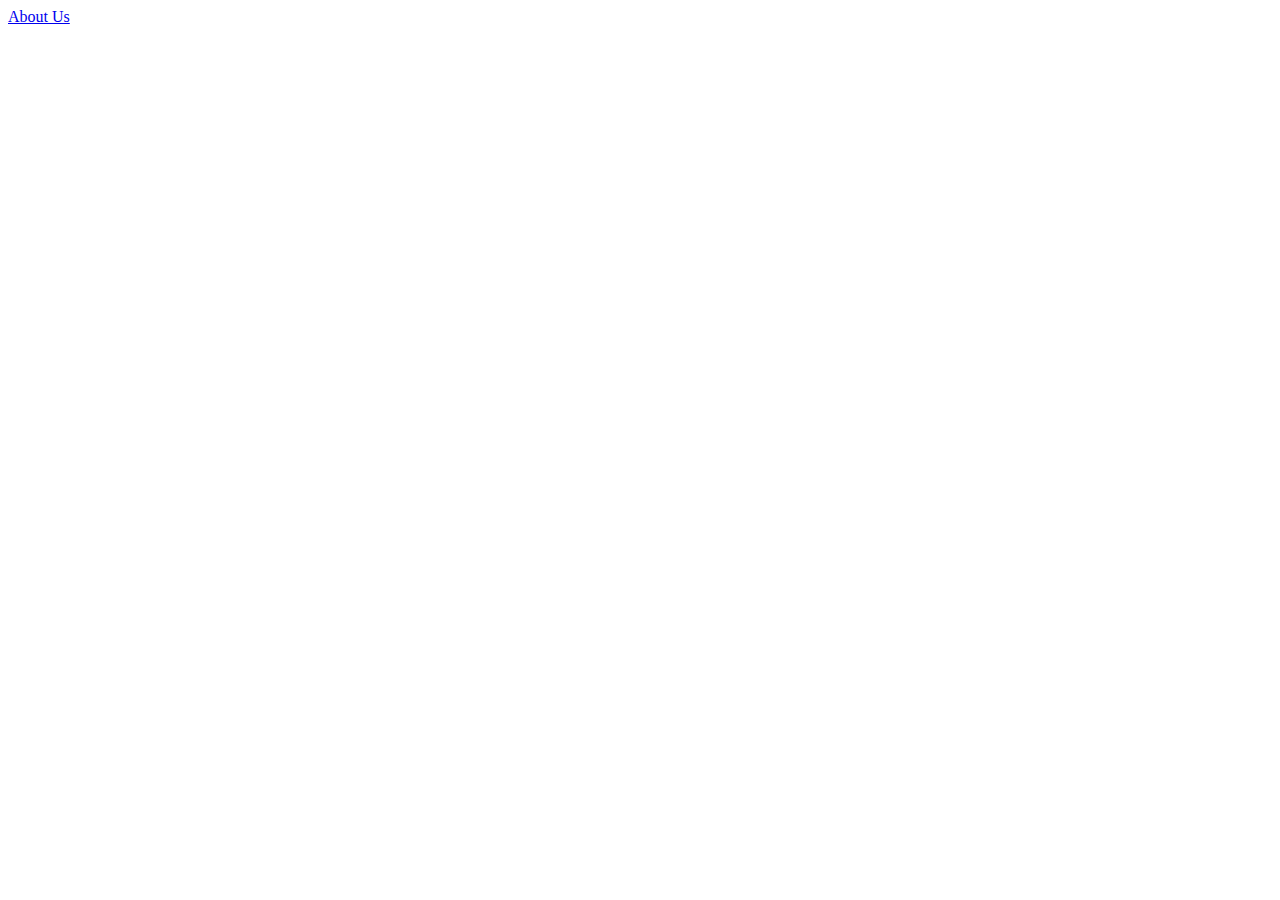
==== index.html @ 322108e3 "Add files via upload" ====
<!DOCTYPE html>
<html lang="en">
<head>
    <meta charset="UTF-8">
    <meta http-equiv="X-UA-Compatible" content="IE=edge">
    <meta name="viewport" content="width=device-width, initial-scale=1.0">
    
    <link rel="stylesheet" href="./CSS/style.css">
    <script src="./JS/main.js" defer></script>

    <title>CPSC 2350 Group 3</title>
</head>
<body>
    <header>
        <nav>
            <a href="./aboutUs.html">About Us</a>
        </nav>
    </header>
    <main>
        <h1 id="construction"></h1>
    </main>
    <footer>
    </footer>
    
</body>
</html>
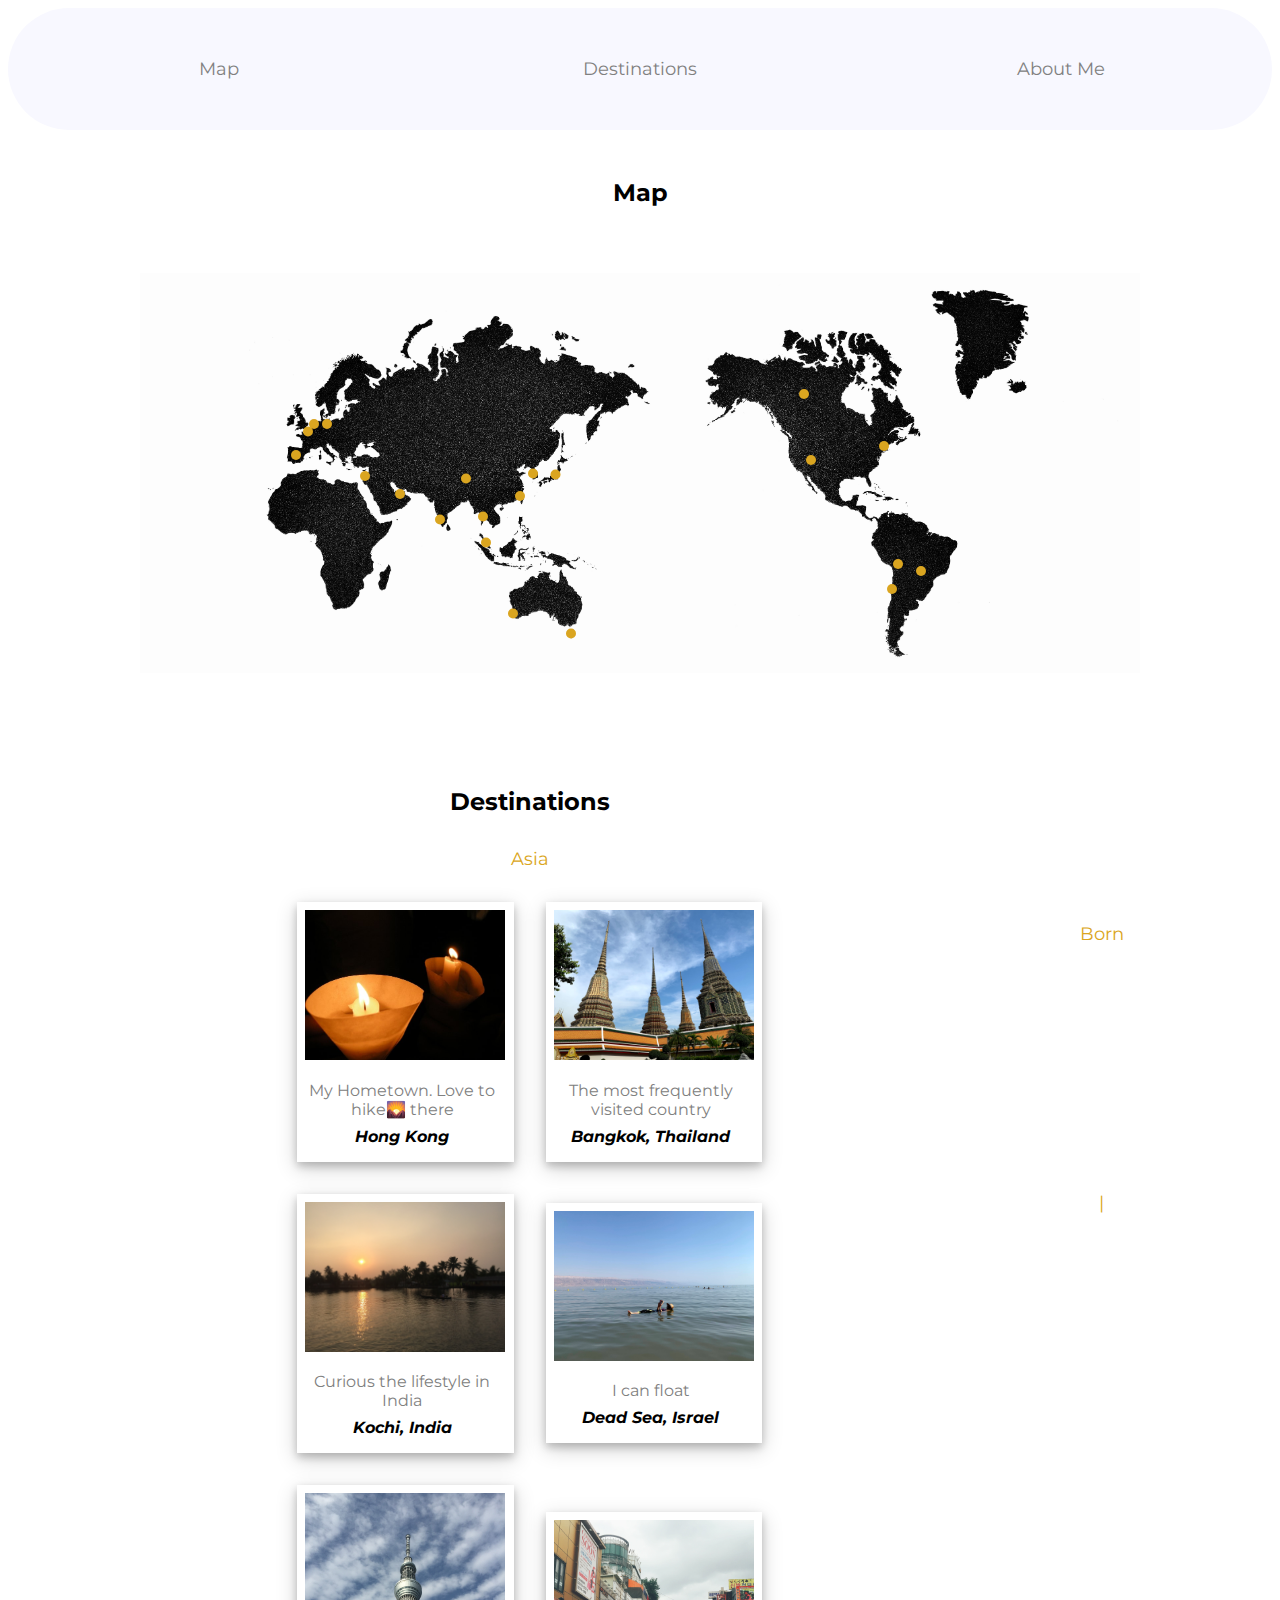
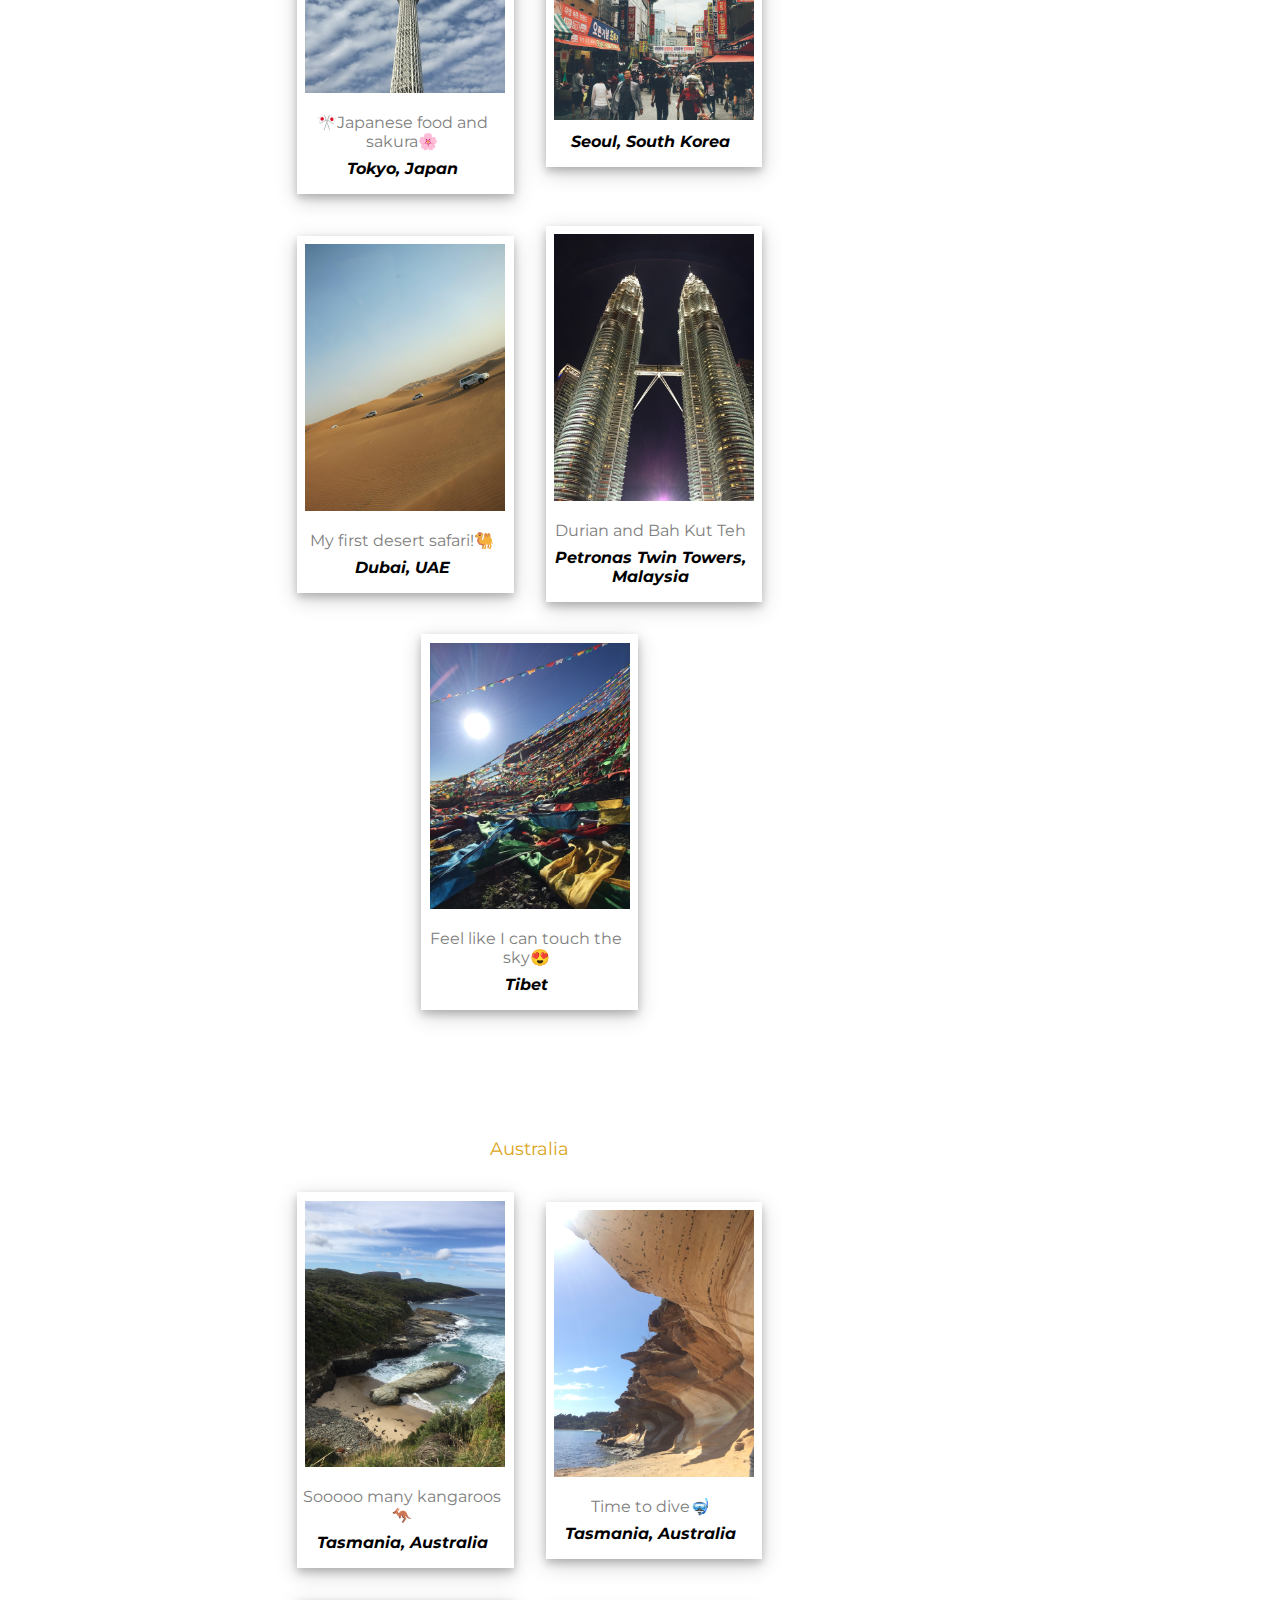
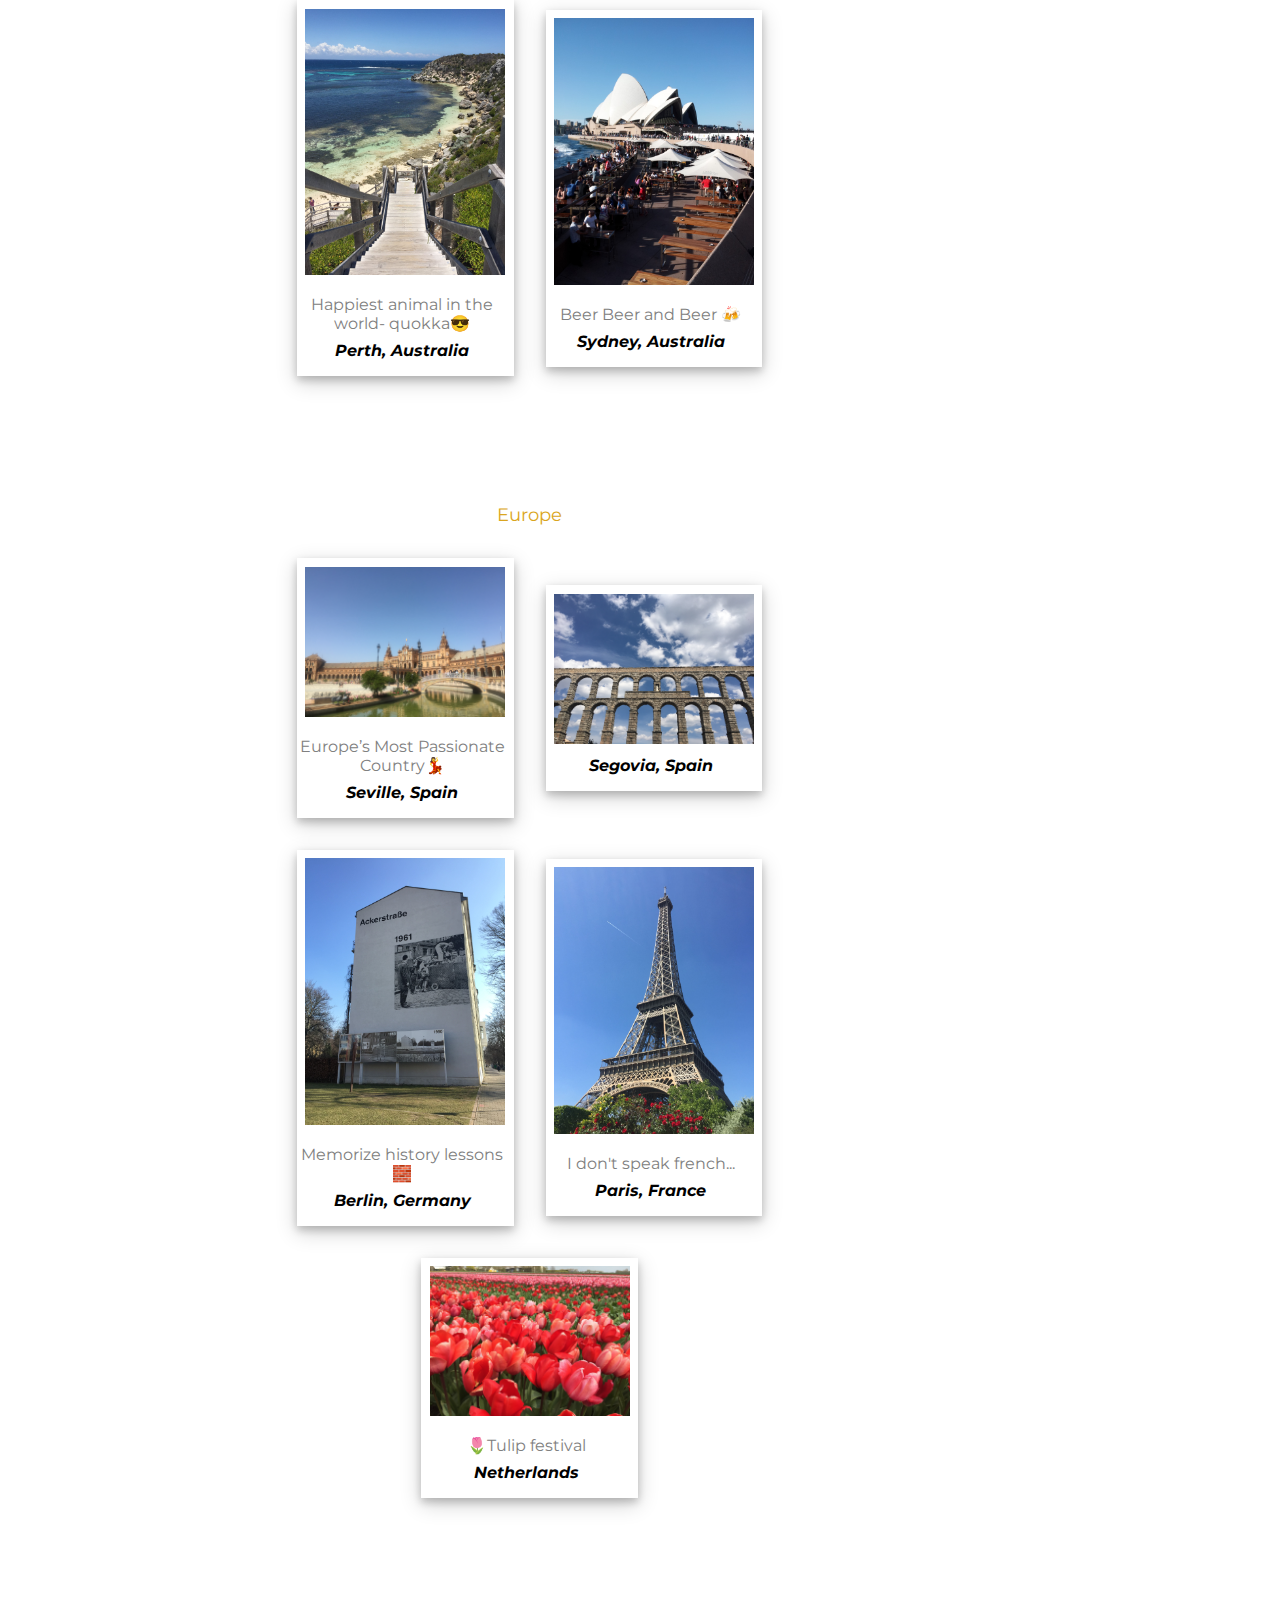
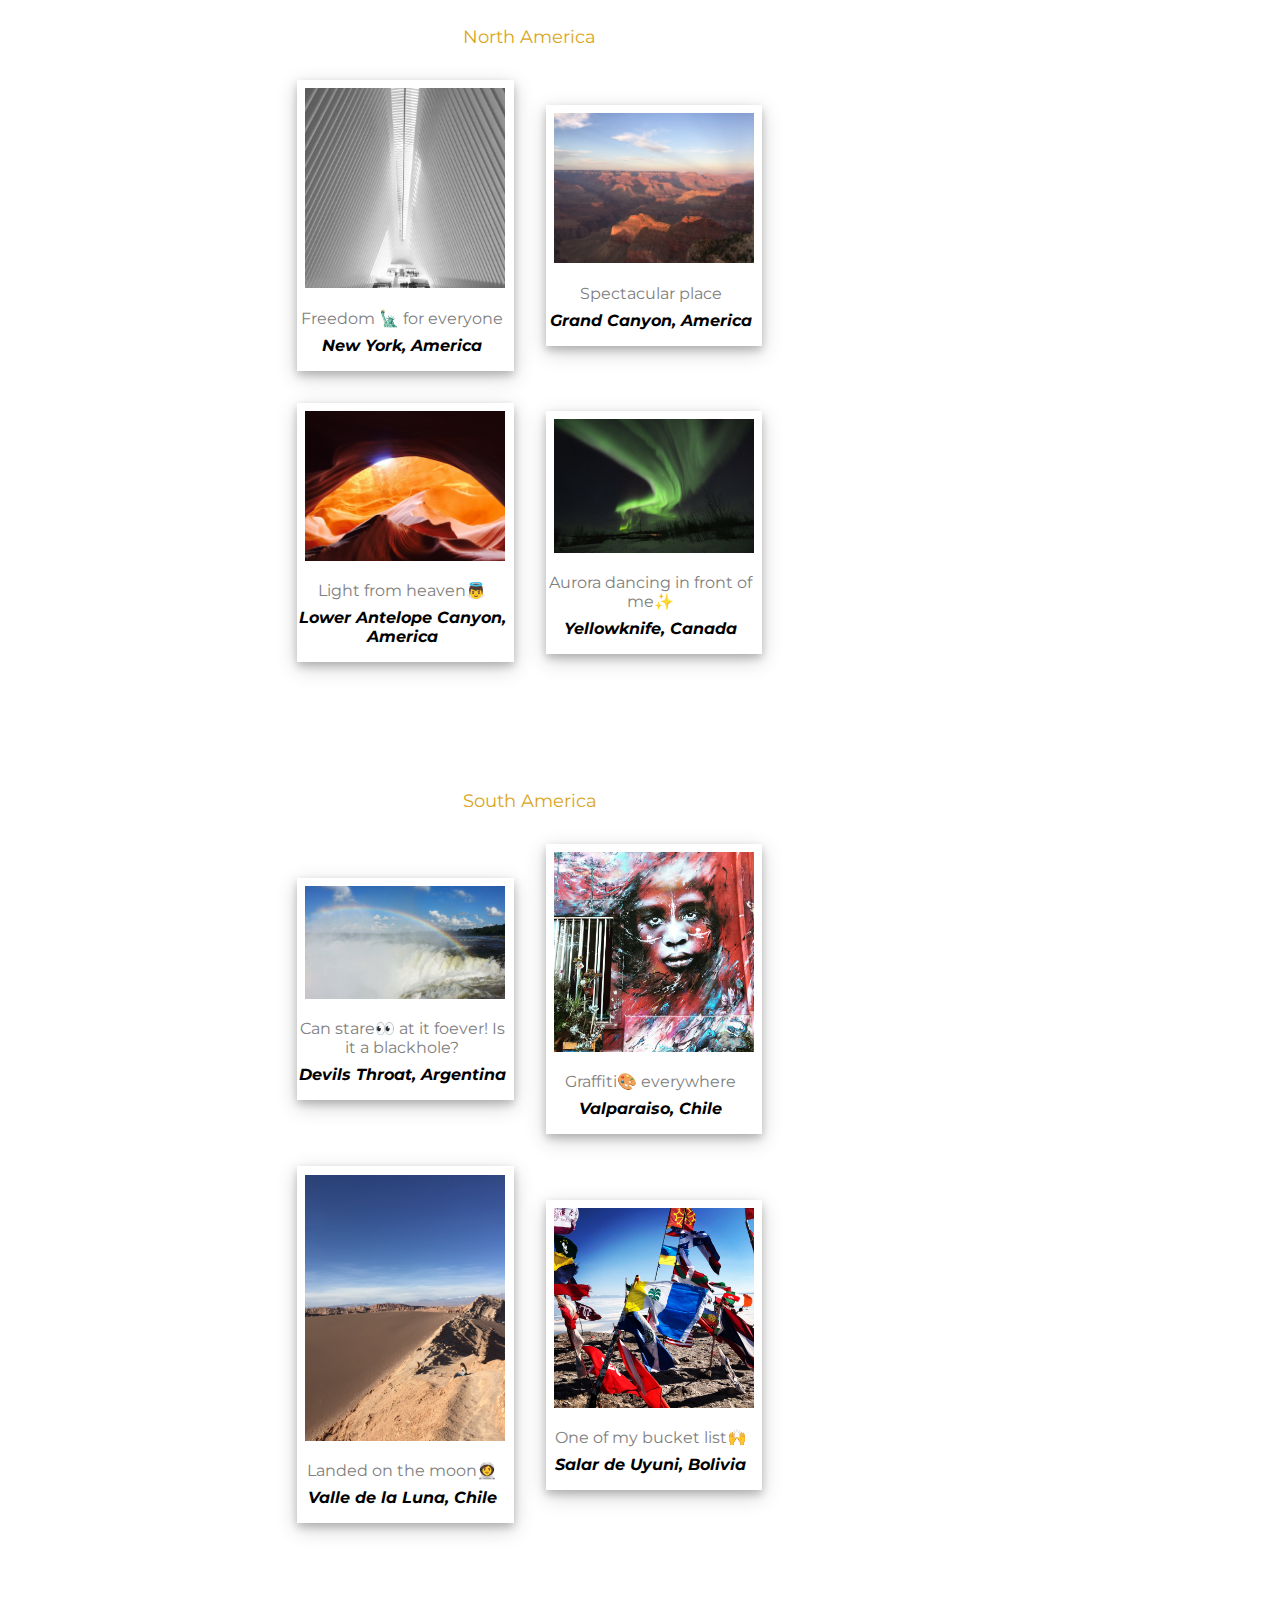
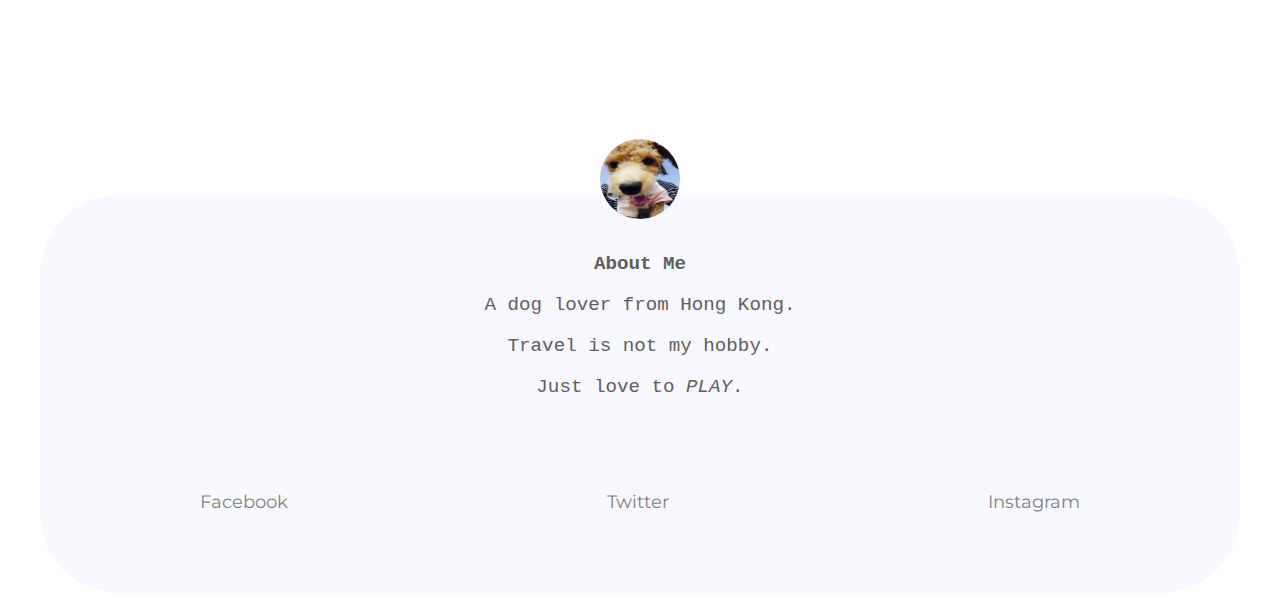
==== commit 8c76352b: "Add files via upload" ====
--- a/index.html
+++ b/index.html
@@ -1,26 +1,232 @@
-<!DOCTYPE html>
-<html lang="en">
-<head>
-    <meta charset="UTF-8">
-    <meta http-equiv="X-UA-Compatible" content="IE=edge">
-    <meta name="viewport" content="width=device-width, initial-scale=1.0">
-    
-    <link rel="stylesheet" href="./CSS/style.css">
-    <script src="./JS/main.js" defer></script>
-
-    <title>CPSC 2350 Group 3</title>
-</head>
-<body>
-    <header>
-        <nav>
-            <a href="./aboutUs.html">About Us</a>
-        </nav>
-    </header>
-    <main>
-        <h1 id="construction"></h1>
-    </main>
-    <footer>
-    </footer>
-    
-</body>
-</html>+<!DOCTYPE html>
+<html lang="zxx">
+  <head>
+    <meta charset="UTF-8">
+	<meta name="viewport" content="width=device-width, initial-scale=1.0">
+	
+    <title>My Travel Blog</title>
+
+	<link rel="stylesheet" href="style.css">
+    <script src="travel.js" defer></script>
+
+  </head>
+  <body>
+	<button onclick="topFunction()" id="myBtn" title="Go to top">Top</button>
+  	<header>
+		<nav class="navbar">
+			<div>
+				<p><a href="#mapSec">Map</a></p>
+			</div>
+			<div class='dropdown'>
+				<p class="dropbtn"><a href="#desSec">Destinations</a></p>
+				<div class="dropdown-content">
+				<a href="#asiaSec">Asia</a>
+				<a href="#ausSec">Australia</a>
+				<a href="#euSec">Europe</a>
+				<a href="#namSec">North America</a>
+				<a href="#samSec">South America<span></span></a>
+				</div>
+			</div>
+			<div>
+				<p><a href="#abtSec">About Me</a></p>
+			</div>
+			
+		</nav>
+	</header>
+	<main>
+		<h1 id='mapSec'>Map</h1>
+		<div class = 'worldmap'>
+			<canvas id='mapMobile' height="500" width="1000"></canvas>
+			<canvas id='map' height="500" width="1000"></canvas>
+		</div>
+		<!-- End of worldmap -->
+		<div class="wrapper">
+
+			<div class = 'lhsCol places' id='desSec'>
+				<h1>Destinations</h1>
+					<div class="subnav">
+						<a href="#asiaSec" class="collapse">Asia</a>
+						<div id='asiaSec'>
+							<div class="asia">
+								<article>
+									<img id ='hk' src="photos/hongkong.jpg" alt="Hong Kong">
+									<p>Hong Kong<span>My Hometown. Love to hike🌄 there</span></p>
+								</article>
+								<article>
+									<img src="photos/bangkok_thailand.jpg" alt="Thailand">
+									<p>Bangkok, Thailand<span>The most frequently visited country</span></p>
+								</article>
+								<article>
+									<img src="photos/kochi_india.JPG" alt="India">
+									<p>Kochi, India<span>Curious the lifestyle in India</span></p>
+								</article>
+								<article>
+									<img src="photos/dead_sea_israel.jpg" alt="Israel">
+									<p>Dead Sea, Israel<span>I can float</span></p>
+								</article>
+								<article>
+									<img src="photos/tokyo_skytree_japan.JPG" alt="Japan">
+									<p>Tokyo, Japan<span>🎌Japanese food and sakura🌸</span></p>
+								</article>
+								<article>
+									<img src="photos/seoul_southKorea.JPG" alt="South Korea">
+									<p>Seoul, South Korea</p>
+								</article>
+								
+								<article>
+									<img src="photos/dubai_UAE.jpg" alt="Dubai">
+									<p>Dubai, UAE<span>My first desert safari!🐫</span></p>
+								</article>
+								<article>
+									<img src="photos/petronas_twin_towers_maylasia.JPG" alt="Malaysia">
+									<p>Petronas Twin Towers, Malaysia<span>Durian and Bah Kut Teh</span></p>
+								</article>
+								<article>
+									<img src="photos/tibet.JPG" alt="Tibet">
+									<p>Tibet<span>Feel like I can touch the sky😍</span></p>
+								</article>
+								
+								
+							</div>
+						</div>
+			
+						<a href="#ausSec" class="collapse">Australia</a>
+						<div id='ausSec'>
+							<div class="australia">
+								<article>
+									<img src="photos/murdunna_TAS.JPG" alt="Murdunna">
+									<p>Tasmania, Australia<span>Sooooo many kangaroos🦘</span></p>
+								</article>
+								<article>
+									<img src="photos/painted_cliffs_tasmania_australia.JPG" alt="Tasmania">
+									<p>Tasmania, Australia<span>Time to dive🤿</span></p>
+								</article>
+								<article>
+									<img src="photos/rottnest_island_perth_australia.JPG" alt="Rottnest Island">
+									<p>Perth, Australia<span>Happiest animal in the world- quokka😎</span></p>
+								</article>
+								<article>
+									<img src="photos/opera_sydney.jpg" alt="Sydney">
+									<p>Sydney, Australia<span>Beer Beer and Beer 🍻</span></p>
+								</article>
+							</div>
+						</div>
+						
+						<a href="#euSec" class="collapse">Europe</a>
+						<div id='euSec'>
+							<div class="eu">
+								<article>
+									<img src="photos/plaza_de_espana_seville_spain.JPG" alt="Plaza de Espana">
+									<p>Seville, Spain<span>Europe’s Most Passionate Country💃</span></p>
+								</article>
+								<article>
+									<img src="photos/acueducto_de_segovia_spain.JPG" alt="Acueducto de Segovia">
+									<p>Segovia, Spain</p>
+								</article>
+								<article>
+									<img src="photos/berlin_germany.JPG" alt="Berlin">
+									<p>Berlin, Germany<span>Memorize history lessons🧱</span></p>
+								</article>
+								<article>
+									<img src="photos/eiffel_tower_france.JPG" alt="Eiffel Tower">
+									<p>Paris, France<span>I don't speak french...</span></p>
+								</article>
+								<article>
+									<img src="photos/netherlands.JPG" alt="Netherlands">
+									<p>Netherlands<span>🌷Tulip festival</span></p>
+								</article>
+							</div>
+						</div>
+
+						<a href="#namSec" class="collapse">North America</a>
+						<div id='namSec'>
+							<div class="northAm">
+								<article>
+									<img src="photos/WTC_us.JPG" alt="World Trade Center">
+									<p>New York, America<span>Freedom 🗽 for everyone</span></p>
+								</article>
+								<article>
+									<img src="photos/grand_canyon.JPG" alt="Grand Canyon">
+									<p>Grand Canyon, America<span>Spectacular place</span></p>
+								</article>
+								<article>
+									<img src="photos/lower_antelope_canyon_us.JPG" alt="Lower Antelope Canyon">
+									<p>Lower Antelope Canyon, America<span>Light from heaven👼</span></p>
+								</article>
+								<article>
+									<img src="photos/yellowknife_canada.JPG" alt="Yellowknife">
+									<p>Yellowknife, Canada<span>Aurora dancing in front of me✨</span></p>
+								</article>
+							</div>
+						</div>
+
+						<a href="#samSec" class="collapse">South America</a>
+						<div id='samSec'>
+							<div class="southAm">
+								<article>
+									<img src="photos/devils_throat_argentina.jpg" alt="Devils Throat">
+									<p>Devils Throat, Argentina<span>Can stare👀 at it foever! Is it a blackhole?</span></p>
+								</article>
+								<article>
+									<img src="photos/valparaiso_chile.JPG" alt="Valparaiso">
+									<p>Valparaiso, Chile<span>Graffiti🎨 everywhere</span></p>
+								</article>
+								<article>
+									<img src="photos/valle_de_la_luna_chile.JPG" alt="Valle de la Luna">
+									<p>Valle de la Luna, Chile<span>Landed on the moon👩‍🚀</span></p>
+								</article>
+								<article>
+									<img src="photos/salar_de_uyuni_bolivia.JPG" alt="Salar de Uyuni">
+									<p>Salar de Uyuni, Bolivia<span>One of my bucket list🙌</span></p>
+								</article>
+			
+							</div>
+						</div>
+					</div>
+			</div>
+			<!-- End of places -->
+			<div class = 'rhsCol'>
+				<ul>
+					<li class='fade'>Born<span class='fade'>Hong Kong</span></li>
+					<li class='fade'>2012<span class='fade'>Japan</span><span class='fade'>Malaysia</span></li>
+					<li class='fade'>2013<span class='fade'>South Korea</span><span class='fade'>France</span></li>
+					<li class='fade'>2014<span class='fade'>Argentina</span><span class='fade'>Thailand</span></li>
+					<li class='fade'>2015<span class='fade'>Tibet</span><span class='fade'>Germany</span></li>
+					<li class='fade'>2016<span class='fade'>India</span><span class='fade'>Netherlands</span></li>
+					<li class='fade'>2017<span class='fade'>Spain</span><span class='fade'>America</span></li>
+					<li class='fade'>2018<span class='fade'>Chile</span><span class='fade'>Bolivia</span></li>
+					<li class='fade'>2019<span class='fade'>Australia</span><span class='fade'>Israel</span></li>
+					<li class='fade'>2020<span class='fade'>Canada</span></li>
+					<li class='fade'>To be continue...</li>
+				</ul>
+			</div>
+			<!-- End of timeline -->
+		</div>
+		<div class='abtMe' id='abtSec'>
+			<img id="profilePic" src="photos/profilePic.JPG" alt="Profile Picture">
+			<p>About Me</p>
+			<p>A dog lover from Hong Kong.</p>
+			<p>Travel is not my hobby.</p>
+			<p>Just love to <em>PLAY</em>.</p>
+
+		</div>
+		<!-- End of about me -->
+		<!-- End of wrapper -->
+	</main>
+	<footer>
+
+		<nav>
+			<ul>
+				<li><a href="https://www.facebook.com/">Facebook</a></li>
+				<li><a href="https://twitter.com/?lang=en-ca">Twitter</a></li>
+				<li><a href="https://www.instagram.com/">Instagram</a></li>
+			</ul>
+		</nav>
+
+	</footer>
+
+  </body>
+</html>
+
+
+<!-- Photo by Tima Miroshnichenko from Pexels -->--- a/style.css
+++ b/style.css
@@ -0,0 +1,365 @@
+@import url('https://fonts.googleapis.com/css2?family=Cinzel&family=Montserrat:ital,wght@0,100;0,200;1,100&display=swap');
+@import url('https://fonts.googleapis.com/css2?family=Montserrat:wght@500;600;900&display=swap');
+
+html{
+    font-family:'Montserrat', sans-serif;
+    scroll-behavior: smooth;
+    -webkit-user-select: none;  
+    -moz-user-select: none;    
+    -ms-user-select: none;      
+    user-select: none;
+}
+#myBtn{
+    display: none; 
+    position: fixed; 
+    bottom: 20px; 
+    right: 30px; 
+    z-index: 99; 
+    border: none; 
+    outline: none; 
+    background-color: rgba(218, 165, 32, 0.445); 
+    color: white; 
+    cursor: pointer;
+    padding: 0.5rem; 
+    border-radius: 10px; 
+    font: medium; 
+  }
+#myBtn:hover{
+    background-color: rgba(0, 0, 0, 0.219); 
+  }
+.wrapper{
+    display: flex;
+    flex-direction: column;
+    justify-content: space-around;
+    align-content: center;
+    text-align: center;
+    margin: 2rem;
+}
+.navbar{
+    color: gray;
+    border-radius: 80px;
+    background-color: ghostwhite;
+    margin:0;
+    display: flex;
+    flex-direction: column;
+    justify-content: space-around;
+    align-items: center;
+  }
+.navbar div{
+    flex: 1;
+    width: 100%;
+}
+nav div p{
+    text-align: center;
+    font-size: large;
+    padding: 1rem;
+}
+.dropdown-content {
+    display: none
+}
+
+a{
+    font-size: large;
+}
+.navbar li:hover{
+    background-color: rgba(255, 255, 255, 0.671);
+    
+}
+.navbar div:hover{
+    background-color: white;
+}
+a:hover{
+    color: black;
+    font-weight: bold;
+    cursor: pointer;
+}
+.subnav{
+    padding: 0;
+    display: flex;
+    flex-direction: column;
+    align-items: center;
+}
+nav a, .subnav a{
+    padding: 1rem;
+    text-decoration: none;
+    color: gray;
+    font-size: large;
+}
+.subnav a:hover{
+    color: goldenrod;
+    cursor: pointer;
+    font-weight: bold;
+    
+}
+h1{
+    text-align: center;
+    font-size: x-large;
+    margin-top: 3rem;
+}
+h2{
+    text-align: center;
+    margin-top: 3rem;
+}
+canvas{
+    width: 100%;
+    display: block;
+    margin: auto;
+    margin-bottom: 1rem;
+}
+#map{
+    display: none;
+}
+img{
+    max-width:60%;
+    padding: 0.5rem;
+}
+.lhsCol{
+    background-color: ghostwhite;
+    border-top-left-radius: 80px;
+    border-bottom-right-radius: 80px;
+}
+footer{
+    padding: 1.5rem 0;
+    background-color: ghostwhite;
+    margin-bottom: 3rem;
+}
+.abtMe{
+    text-align: center;
+    font-size: larger;
+    font-family: monospace, sans-serif;
+    color: rgb(95, 94, 94);
+    padding-top: 1rem;
+    padding-bottom: 2.5rem;
+    background-color: ghostwhite;
+    clear: both;
+    margin: 3rem 2rem 0 2rem;
+    border-top-left-radius: 80px;
+}
+.abtMe p:first-of-type{
+    font-weight: bold;
+}
+#profilePic{
+    width: 5rem;
+    height: 5rem;
+    border-radius: 50%;
+}
+footer nav ul{
+    display: flex;
+    flex-direction: column;
+    justify-content: space-around;
+    margin: 0;
+    list-style: none;
+    padding: 0;
+    text-align: center;
+}
+footer nav ul li{
+    padding: 0.5rem 0;
+    text-align: center;
+    margin-top: 0;
+    font-size: larger;
+}
+footer{
+    border-bottom-right-radius: 80px;
+    margin: 0 2rem;
+}
+.rhsCol{
+    display: none;
+}
+#asiaSec, #euSec, #ausSec, #namSec, #samSec{
+    width: 70%;
+    display: none;
+    flex-direction: row;
+    align-items: center;
+    justify-content: center;
+    flex-wrap: wrap;
+    margin-bottom: 3rem;
+}
+article{
+    box-shadow: 0 4px 8px 0 rgba(0, 0, 0, 0.2), 0 6px 20px 0 rgba(0, 0, 0, 0.19);
+    margin: 1rem;
+    background-color: white;
+}
+article p{
+    color: black;
+    font-size: medium;
+    font-style: italic;
+    margin: 0 0 1rem 0;
+    overflow:hidden;
+    width:100%;
+    display: flex;
+    flex-direction: column-reverse;
+}
+article span{
+    color: gray;
+    font-size: large;
+    font-style: normal;
+    padding: 0.5rem 0;
+}
+
+/* desktop layout */
+@media screen and (min-width:800px) {
+    .wrapper{
+        flex-direction: row;
+        margin: 0 5rem 10rem 5rem;
+    }
+    #map{
+        display: block;
+    }
+    #mapMobile{
+        display: none;
+    }
+    .lhsCol{
+        width: 75%;
+        background-color: white;
+    }
+    .rhsCol{
+        display: flex;
+        flex-direction: column;
+        width: 15%;
+    }
+    .rhsCol ul{
+        display: flex;
+        flex-direction: column;
+        justify-content: space-around;
+        align-items: center;
+        list-style: none;
+        flex: 1;
+    }
+    .rhsCol ul li{
+        display: flex;
+        flex-direction: column;
+        justify-content: space-around;
+        flex: 1;
+    }
+
+    .rhsCol li:first-of-type, .rhsCol li:last-of-type{
+        color: goldenrod;
+        font-size: large;
+    }
+    .rhsCol li::before{
+        content: ' | ';
+        color: goldenrod;
+    }
+    .rhsCol li::after{
+        content: ' | ';
+        color: goldenrod;
+    }
+    .rhsCol li:last-of-type::after, .rhsCol li:first-of-type::before{
+        content: '';
+    }
+    img{
+        padding: 5px;
+        margin: 0.2rem;
+        max-width: 200px;
+    }
+    article p{
+        max-width: 210px;
+        font-size: medium;
+        font-weight: bold;
+    }
+    article span{
+        font-size: medium;
+        font-weight: normal;
+        flex:1;
+    }
+    article:hover{
+        transform: scale(1.5);
+        transition: 1s;
+    }
+    #asiaSec, #euSec, #ausSec, #namSec, #samSec{
+        display:flex;
+    }
+    nav a, .subnav a{
+        font-size: large;
+        font-weight: normal;
+    }
+    .subnav a{
+        color: goldenrod;
+    }
+    #profilePic:hover{
+        background-color: none;
+        transform: none;
+    }
+    #profilePic{
+        margin-top: -5rem;
+    }    
+    footer nav ul{
+        display: flex;
+        flex-direction: row;
+        margin-bottom: 3rem;
+    }
+    footer{
+        border-bottom-left-radius: 80px;
+    }
+    #myBtn{
+        height: 4rem;
+        width: 4rem;
+        border-radius: 50%;
+        font: medium;
+      }
+    .subnav{
+        flex-direction: column;
+    }
+    .southAm, .northAm, .australia, .eu, .asia{
+        width: 100%;
+        display: flex;
+        flex-direction: row;
+        align-items: center;
+        justify-content: center;
+        flex-wrap: wrap;
+        margin-bottom: 3rem;
+    }
+    .navbar{
+        width: 100%;
+        flex-direction: row;
+    }
+    .navbar div{
+        padding: 1rem;
+    }
+   .dropdown-content {
+        display: none;
+        position: absolute;
+        left: 0;
+        background-color: rgba(248, 248, 255, 0.658);
+        z-index: 1;
+        flex-direction: row;
+        width: 100%;
+    }
+    .dropdown-content a {
+        color: black;
+        text-decoration: none;
+        display: flex;
+        flex: 1;
+        justify-content: center;
+        align-items: center;
+        font-size: medium;
+        font-weight: normal;
+        padding: 2rem;
+    }
+
+    .dropdown-content a:hover {
+        background-color: rgba(78, 78, 78, 0.822);
+        color: white;
+        border-radius: 80px;
+    }
+    .dropdown:hover .dropdown-content{
+        display: flex;
+        border-radius: 80px;
+    }
+    canvas{
+    height: 500px;
+    width: 1000px;
+    }
+    .abtMe{
+        border-top-right-radius: 80px;
+    }
+    .fade{
+        opacity: 0;
+    }
+    .fade.is-visible{
+        opacity: 1;
+        transition: 3.5s;
+    }
+}
+
+
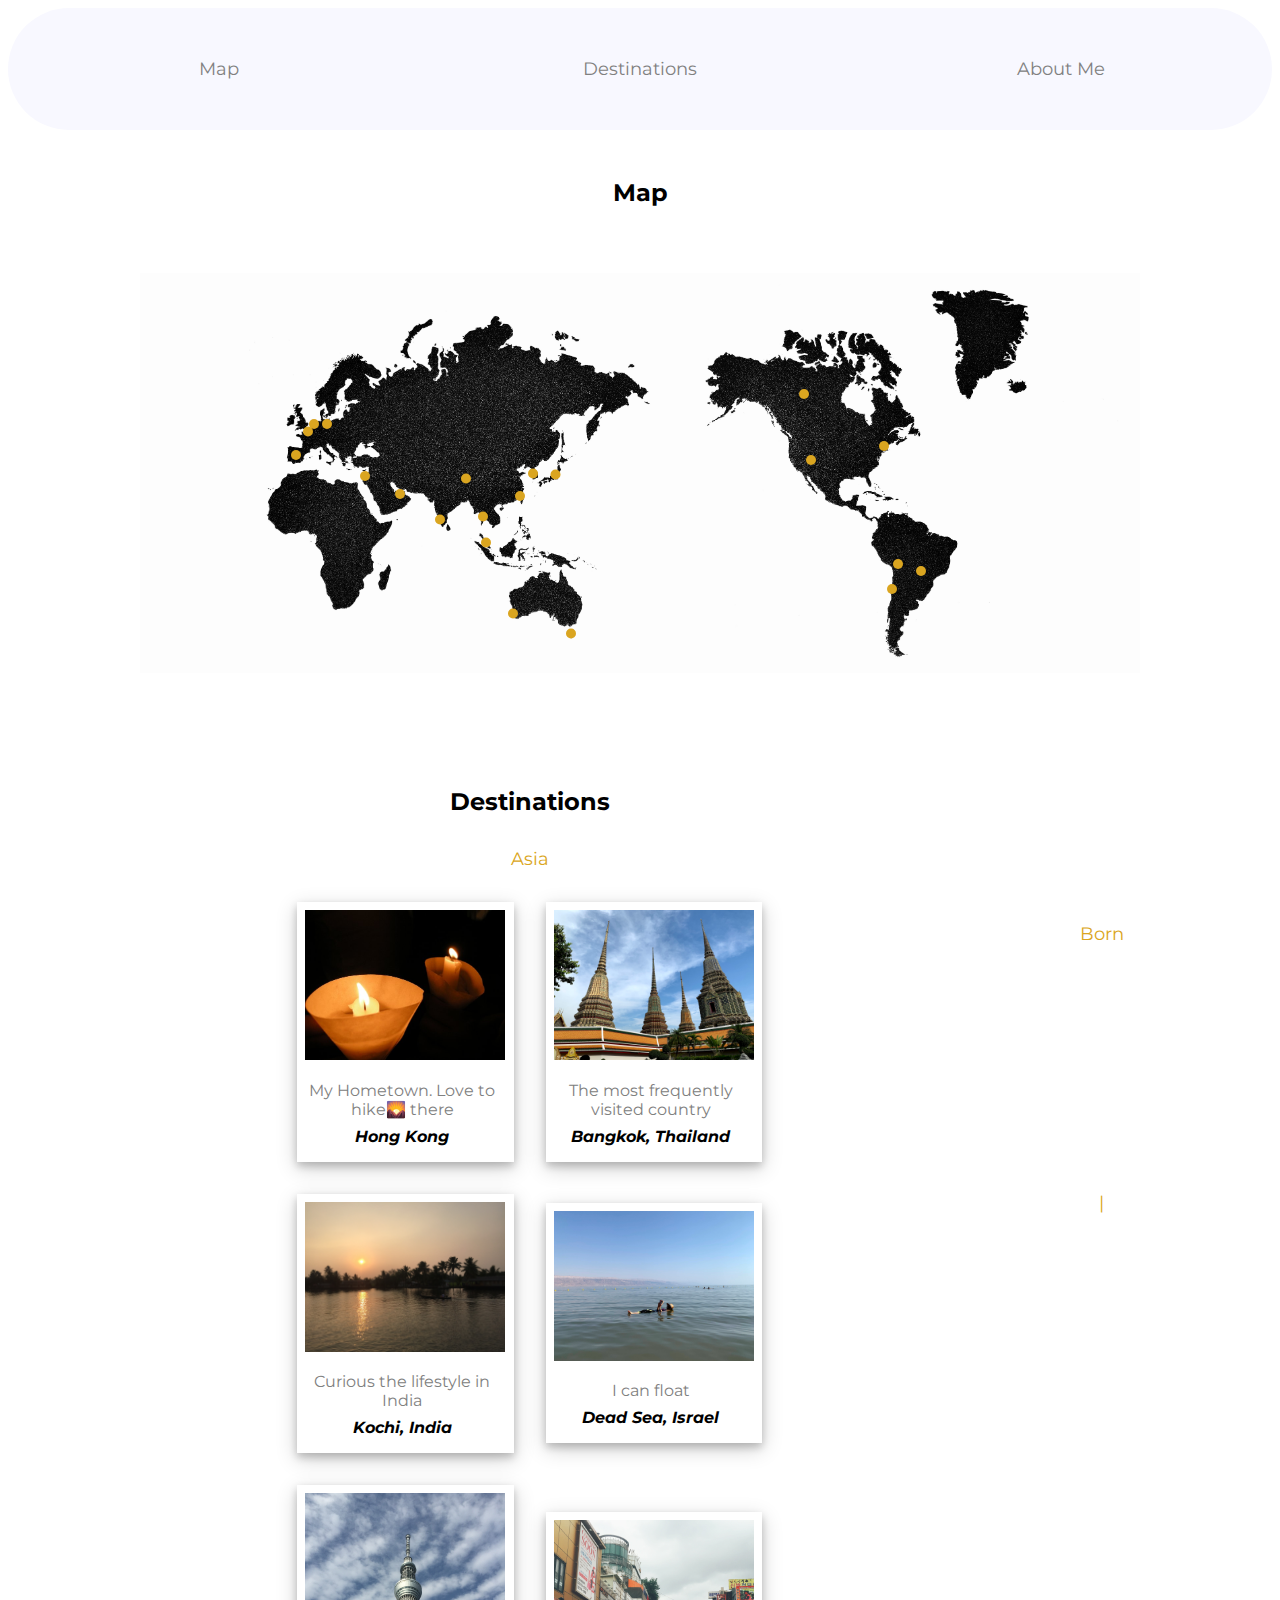
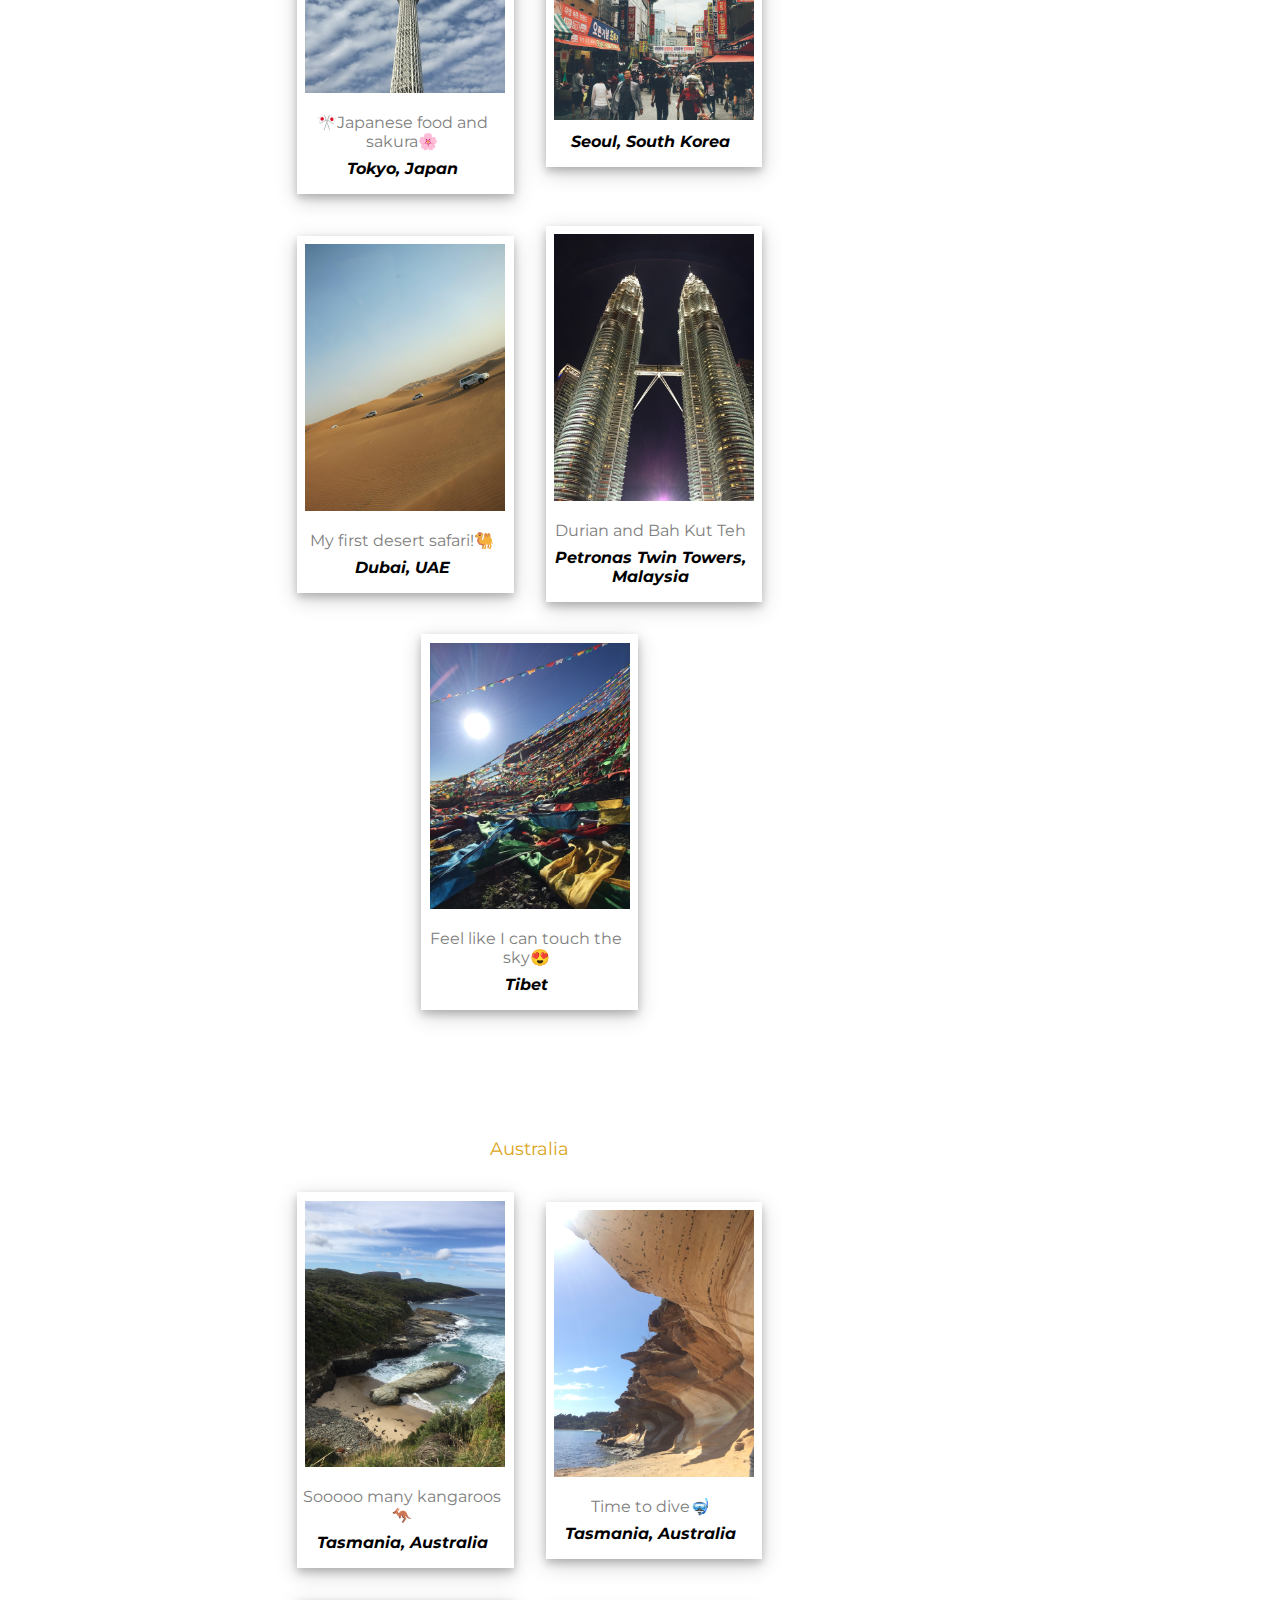
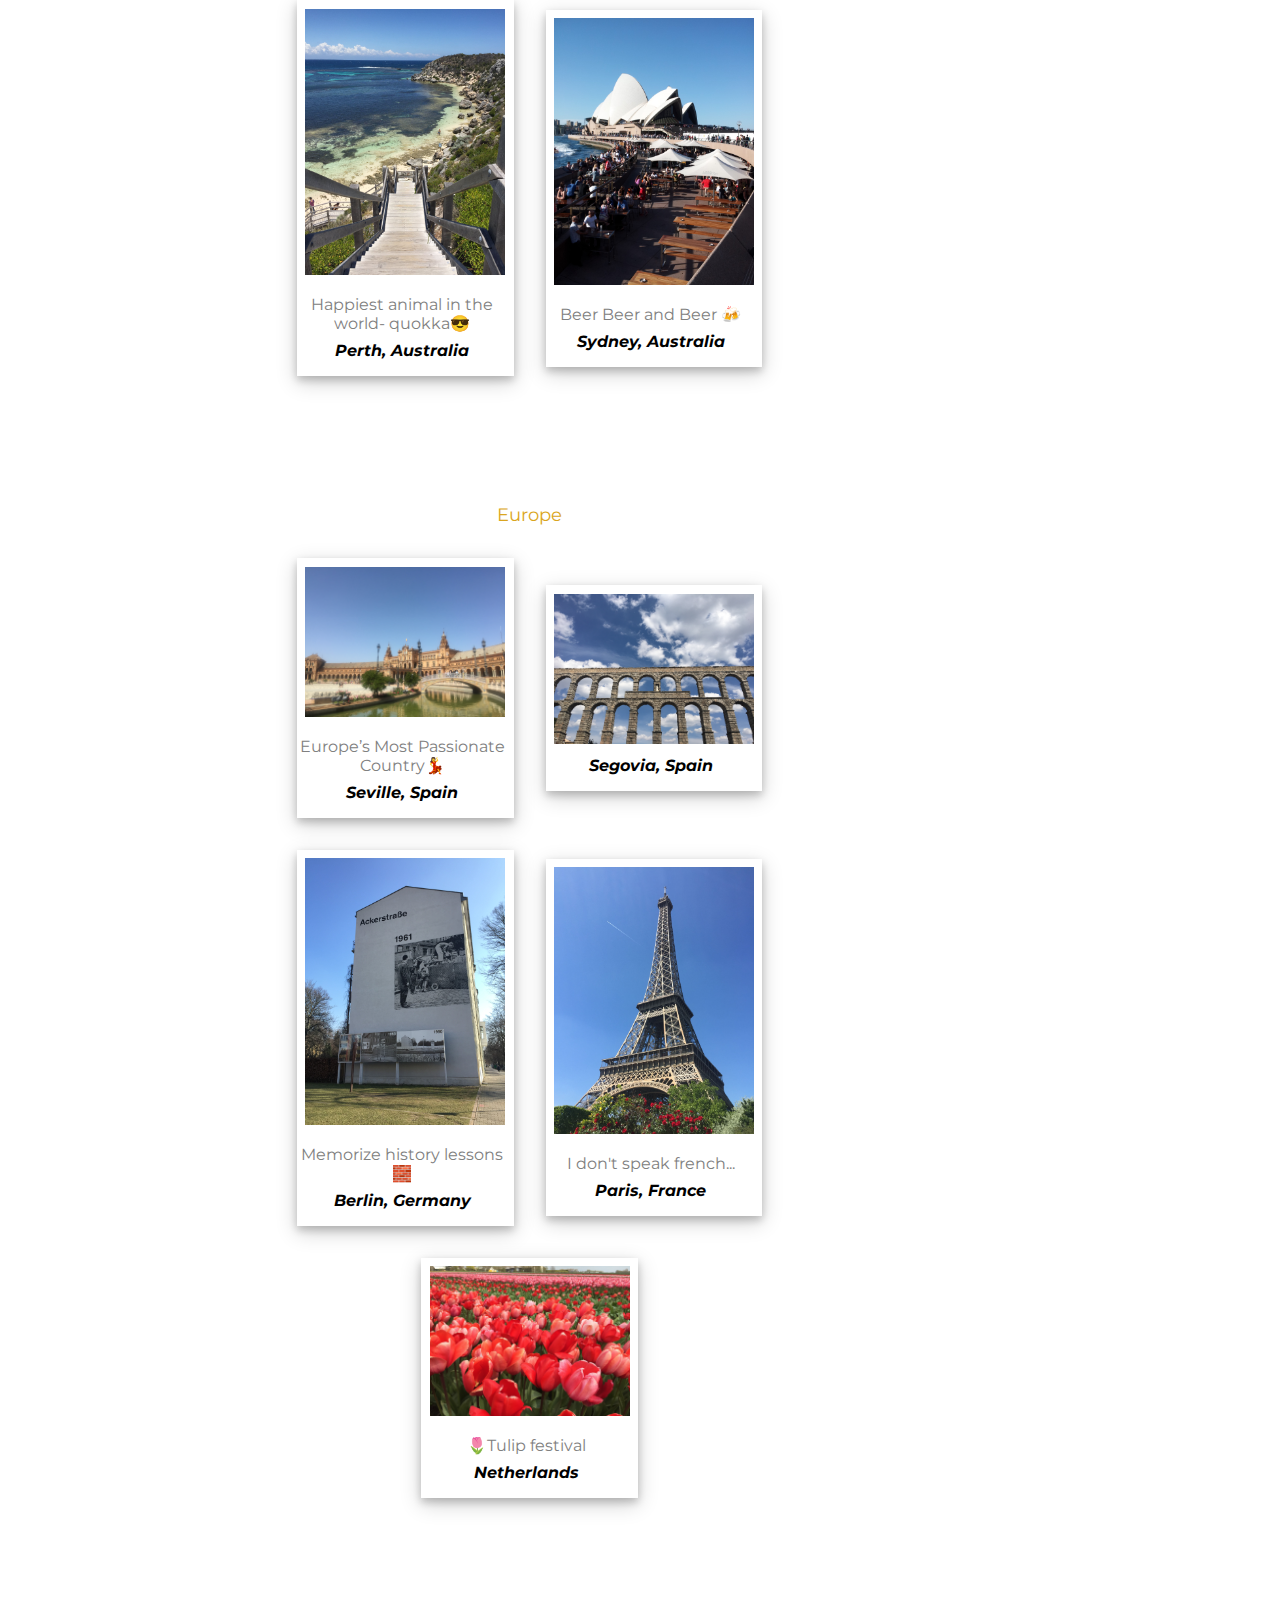
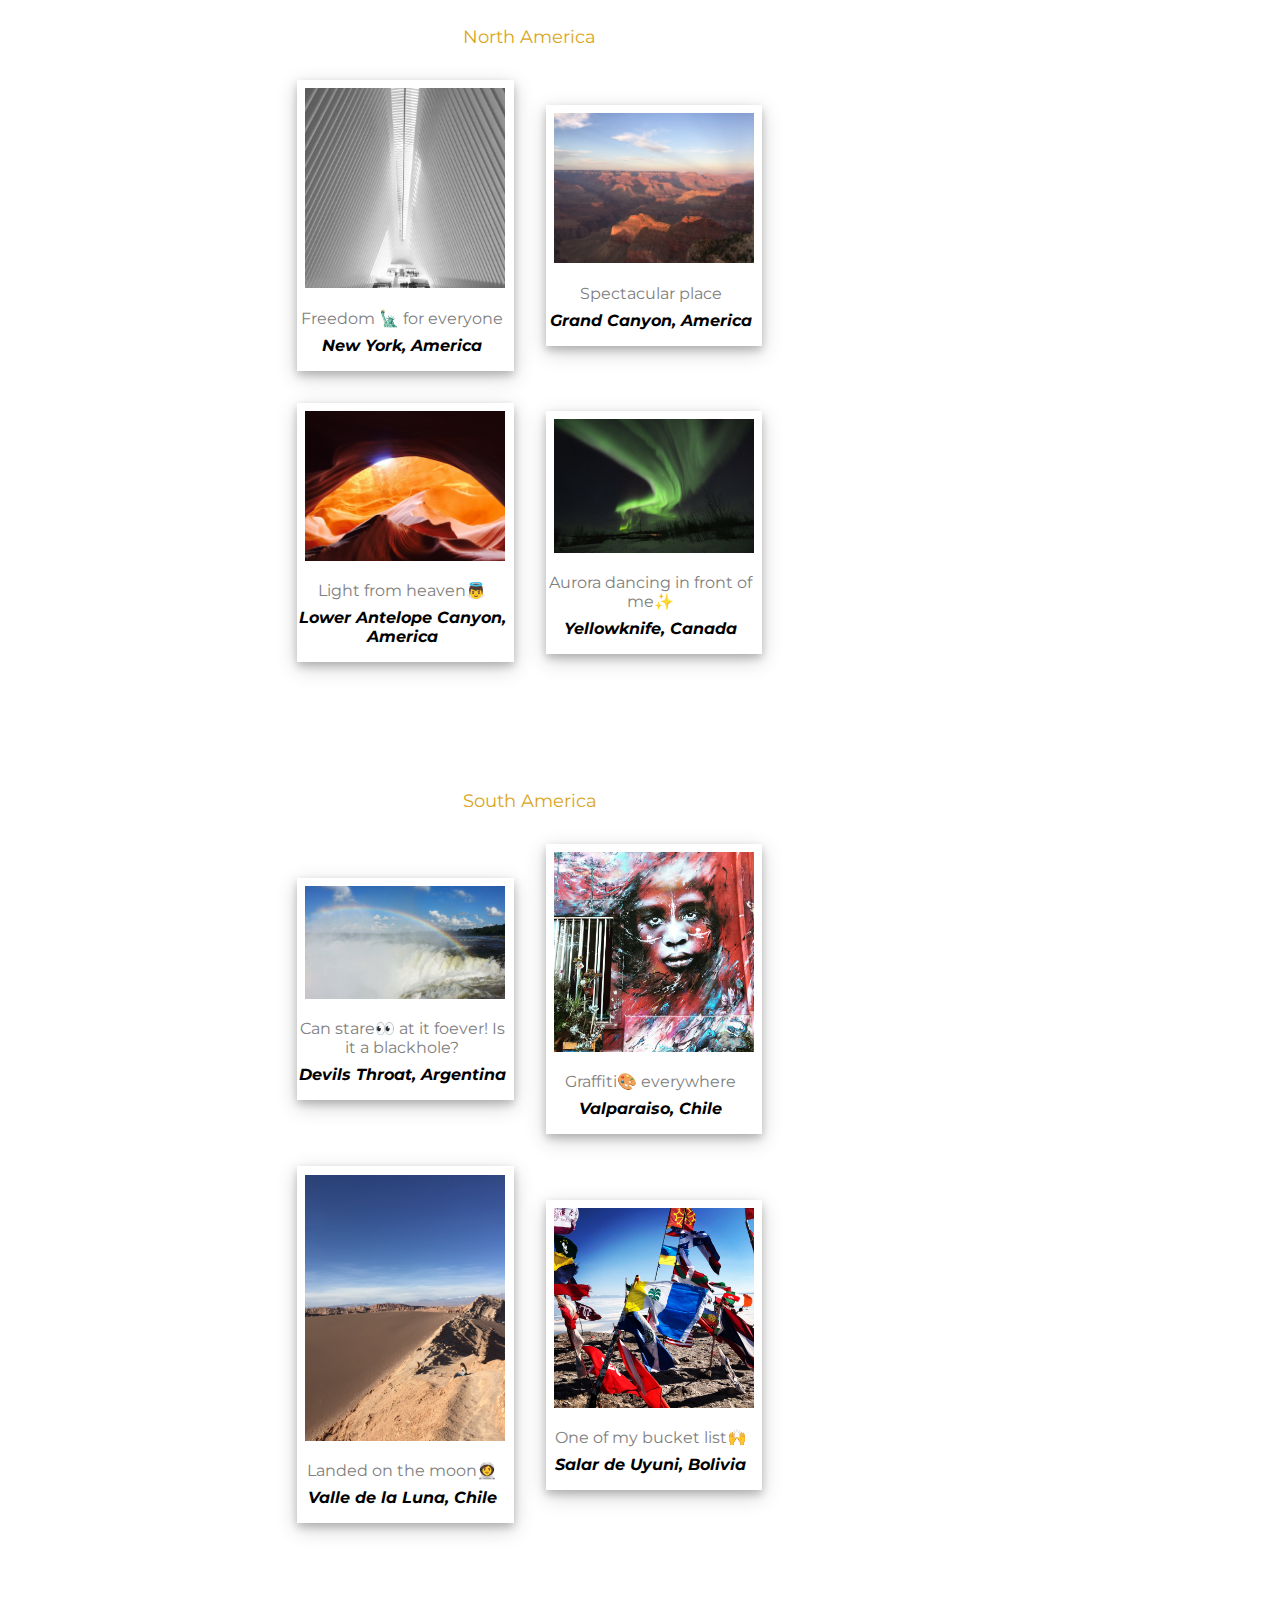
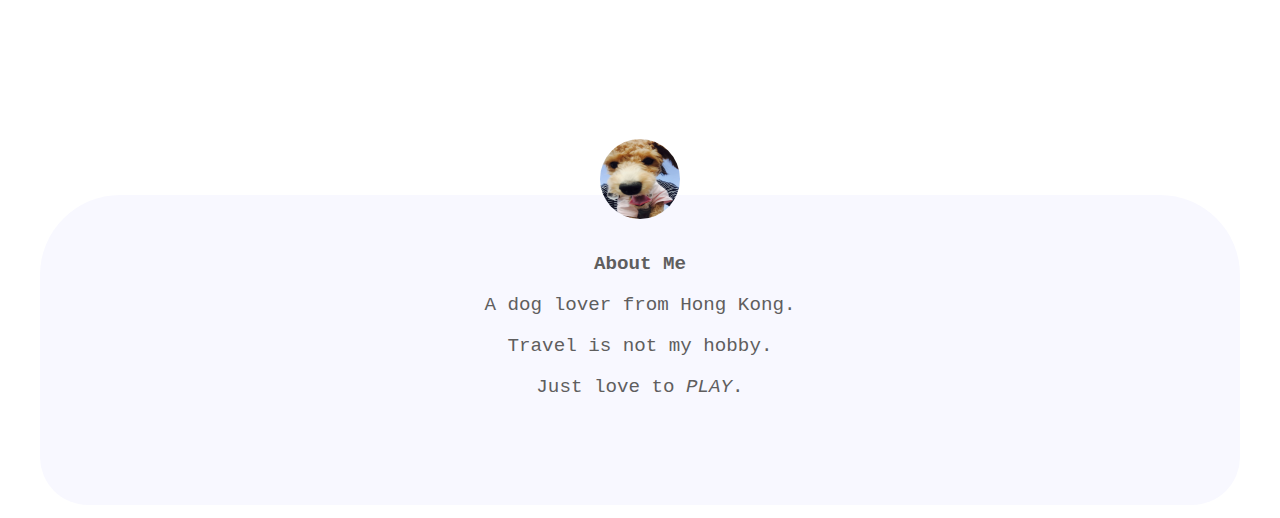
==== commit 401ca990: "Update index.html" ====
--- a/index.html
+++ b/index.html
@@ -4,7 +4,7 @@
     <meta charset="UTF-8">
 	<meta name="viewport" content="width=device-width, initial-scale=1.0">
 	
-    <title>My Travel Blog</title>
+    <title>Grace's Travel Blog</title>
 
 	<link rel="stylesheet" href="style.css">
     <script src="travel.js" defer></script>
@@ -215,13 +215,13 @@
 	</main>
 	<footer>
 
-		<nav>
+<!-- 		<nav>
 			<ul>
 				<li><a href="https://www.facebook.com/">Facebook</a></li>
 				<li><a href="https://twitter.com/?lang=en-ca">Twitter</a></li>
 				<li><a href="https://www.instagram.com/">Instagram</a></li>
 			</ul>
-		</nav>
+		</nav> -->
 
 	</footer>
 
@@ -229,4 +229,4 @@
 </html>
 
 
-<!-- Photo by Tima Miroshnichenko from Pexels -->+<!-- Photo by Tima Miroshnichenko from Pexels -->
